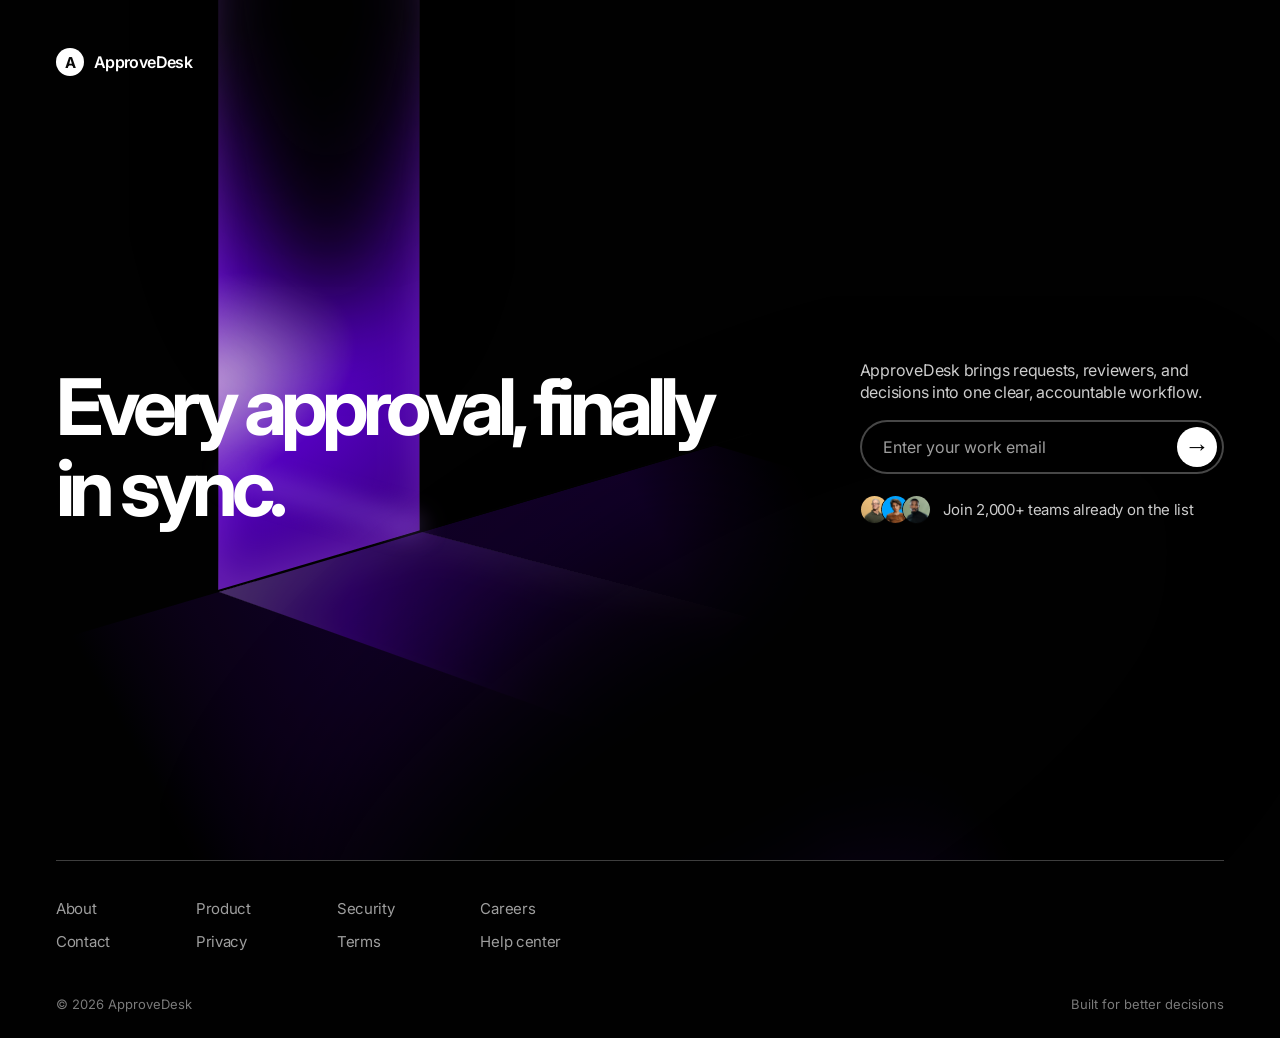
==== index.html @ dd6e4db3 "first" ====
<!DOCTYPE html>
<html lang="en">
<head>
    <meta charset="utf-8">
    <meta name="viewport" content="width=device-width, initial-scale=1">
    <title>ApproveDesk — Every approval, finally in sync</title>
    <meta name="description" content="ApproveDesk brings requests, reviewers, and decisions into one clear, accountable workflow.">
    <meta name="theme-color" content="#010101">
    <link rel="stylesheet" href="css/app.css">
</head>
<body>
    <main class="page-shell" id="waitlist">
        <section class="hero-section">
            <div class="hero-background" aria-hidden="true">
                <img src="images/background-design.svg" alt="">
            </div>
            <div class="hero-content">
                <header class="hero-top">
                    <div class="brand" aria-label="ApproveDesk">
                        <span class="brand-mark">A</span>
                        <span>ApproveDesk</span>
                    </div>
                    <nav data-approvedesk-auth></nav>
                </header>
                <div class="hero-copy">
                    <h1>Every approval, finally in sync.</h1>
                    <div class="action-column">
                        <p>ApproveDesk brings requests, reviewers, and decisions into one clear, accountable workflow.</p>
                        <form class="waitlist-form" id="waitlist-form">
                            <label class="sr-only" for="email">Work email</label>
                            <input id="email" name="email" type="email" placeholder="Enter your work email" required autocomplete="email">
                            <button type="submit" aria-label="Join waitlist"><span>→</span></button>
                        </form>
                        <div class="success" id="waitlist-success" role="status" hidden>You’re on the list — we’ll be in touch soon.</div>
                        <div class="social-proof">
                            <div class="avatars" aria-hidden="true">
                                <img src="images/avatar-1.webp" alt="">
                                <img src="images/avatar-2.webp" alt="">
                                <img src="images/avatar-3.webp" alt="">
                            </div>
                            <span>Join 2,000+ teams already on the list</span>
                        </div>
                    </div>
                </div>
            </div>
        </section>
        <footer class="footer">
            <div class="footer-links">
                <a href="#waitlist">About</a>
                <a href="#waitlist">Product</a>
                <a href="#waitlist">Security</a>
                <a href="#waitlist">Careers</a>
                <a href="#waitlist">Contact</a>
                <a href="#waitlist">Privacy</a>
                <a href="#waitlist">Terms</a>
                <a href="#waitlist">Help center</a>
            </div>
            <div class="footer-bottom">
                <span>© 2026 ApproveDesk</span>
                <span>Built for better decisions</span>
            </div>
        </footer>
    </main>
    <script src="js/waitlist.js"></script>
</body>
</html>
---- css/app.css ----
@import url("https://fonts.googleapis.com/css2?family=Inter:wght@400;500;600;700&display=swap");

:root {
    color: #fff;
    background: #010101;
    font-family: Inter, Arial, sans-serif;
}

* { box-sizing: border-box; }

html { background: #010101; }

body {
    margin: 0;
    min-width: 320px;
    min-height: 100vh;
    background: #010101;
    -webkit-font-smoothing: antialiased;
}

a { color: inherit; text-decoration: none; }

.page-shell {
    min-height: 100vh;
    overflow: hidden;
}

.hero-section {
    min-height: 76vh;
    height: 860px;
    position: relative;
    display: grid;
    place-items: center;
    overflow: hidden;
    isolation: isolate;
}

.hero-background {
    position: absolute;
    inset: 0;
    z-index: -1;
    overflow: hidden;
}

.hero-background img {
    width: 100%;
    height: 100%;
    object-fit: cover;
    object-position: top center;
    opacity: .92;
}

.hero-content {
    width: min(100% - 112px, 1520px);
    height: 100%;
    padding: 48px 0;
    display: flex;
    flex-direction: column;
}

.hero-top {
    display: flex;
    align-items: center;
    justify-content: space-between;
    gap: 16px;
}

.brand {
    display: flex;
    align-items: center;
    gap: 10px;
    font-size: 16px;
    font-weight: 600;
    letter-spacing: -.04em;
}

.brand-mark {
    width: 28px;
    height: 28px;
    border-radius: 50%;
    display: grid;
    place-items: center;
    color: #080808;
    background: #fff;
    font-size: 15px;
    font-weight: 700;
}

[data-approvedesk-auth] {
    display: flex;
    align-items: center;
    gap: 10px;
}

[data-approvedesk-auth]:empty {
    display: none;
}

[data-approvedesk-auth] a {
    display: inline-flex;
    align-items: center;
    justify-content: center;
    min-height: 40px;
    padding: 0 16px;
    border-radius: 999px;
    font-size: 14px;
    font-weight: 600;
    letter-spacing: -.02em;
    border: 1px solid rgba(255, 255, 255, .28);
    transition: background .2s ease, color .2s ease, border-color .2s ease;
}

[data-auth="login"],
[data-auth="dashboard"] {
    color: #050505;
    background: #fff;
    border-color: #fff;
}

[data-auth="login"]:hover,
[data-auth="dashboard"]:hover {
    background: #d9c1ff;
    border-color: #d9c1ff;
}

[data-auth="register"] {
    color: #fff;
}

[data-auth="register"]:hover {
    border-color: #fff;
}

[data-approvedesk-auth] a:focus-visible {
    outline: 2px solid #fff;
    outline-offset: 3px;
}

.hero-copy {
    margin: auto 0;
    display: grid;
    grid-template-columns: minmax(440px, 1.12fr) minmax(360px, .58fr);
    gap: 100px;
    align-items: end;
}

h1 {
    max-width: 900px;
    margin: 0;
    font-size: clamp(58px, 6.1vw, 108px);
    line-height: 1.04;
    letter-spacing: -.075em;
    font-weight: 700;
    text-wrap: pretty;
}

.action-column {
    max-width: 430px;
    margin-bottom: 4px;
}

.action-column > p {
    margin: 0 0 17px;
    max-width: 430px;
    color: rgba(255, 255, 255, .8);
    font-size: 16px;
    line-height: 1.35;
    letter-spacing: -.015em;
}

.waitlist-form {
    position: relative;
    display: flex;
    align-items: center;
    height: 54px;
}

.waitlist-form input {
    width: 100%;
    height: 54px;
    border: 2px solid rgba(255, 255, 255, .28);
    border-radius: 999px;
    padding: 0 58px 0 21px;
    color: #fff;
    background: rgba(0, 0, 0, .2);
    outline: none;
    font: inherit;
    font-size: 16px;
    transition: border-color .2s ease;
}

.waitlist-form input:focus {
    border-color: rgba(255, 255, 255, .86);
}

.waitlist-form input::placeholder {
    color: rgba(255, 255, 255, .62);
}

.waitlist-form button {
    position: absolute;
    right: 7px;
    width: 40px;
    height: 40px;
    border: 0;
    border-radius: 50%;
    padding: 0;
    display: grid;
    place-items: center;
    color: #050505;
    background: #fff;
    cursor: pointer;
    font-size: 25px;
    line-height: 1;
    transition: transform .2s ease, background .2s ease;
}

.waitlist-form button:hover {
    transform: translateX(2px);
    background: #d9c1ff;
}

.waitlist-form button:focus-visible {
    outline: 2px solid #fff;
    outline-offset: 3px;
}

.waitlist-form button span {
    transform: translateY(-1px);
}

.social-proof {
    margin-top: 21px;
    display: flex;
    align-items: center;
    gap: 12px;
    color: rgba(255, 255, 255, .8);
    font-size: 15px;
    letter-spacing: -.02em;
    white-space: nowrap;
}

.avatars {
    display: flex;
    padding-left: 8px;
}

.avatars img {
    width: 29px;
    height: 29px;
    border: 1.5px solid #050505;
    border-radius: 50%;
    object-fit: cover;
    margin-left: -8px;
}

.success {
    min-height: 54px;
    display: flex;
    align-items: center;
    padding: 0 21px;
    border: 2px solid rgba(188, 143, 255, .65);
    border-radius: 999px;
    color: #e7d7ff;
    background: rgba(86, 30, 164, .16);
    font-size: 15px;
}

.success[hidden] { display: none; }

.footer {
    width: min(100% - 112px, 1520px);
    min-height: 178px;
    margin: 0 auto;
    padding: 38px 0 26px;
    border-top: 1px solid rgba(255, 255, 255, .24);
    display: flex;
    flex-direction: column;
    justify-content: space-between;
}

.footer-links {
    display: grid;
    grid-template-columns: repeat(4, max-content);
    column-gap: 86px;
    row-gap: 14px;
}

.footer-links a {
    color: rgba(255, 255, 255, .62);
    font-size: 15px;
    letter-spacing: -.02em;
    transition: color .2s ease;
}

.footer-links a:hover { color: #fff; }

.footer-links a:focus-visible {
    outline: 2px solid #fff;
    outline-offset: 3px;
    color: #fff;
}

.footer-bottom {
    display: flex;
    justify-content: space-between;
    color: rgba(255, 255, 255, .48);
    font-size: 13px;
}

.sr-only {
    position: absolute;
    width: 1px;
    height: 1px;
    overflow: hidden;
    clip: rect(0, 0, 0, 0);
    white-space: nowrap;
}

@media (max-width: 760px) {
    .hero-section {
        min-height: 844px;
        height: 844px;
        place-items: stretch;
    }

    .hero-background img {
        width: 100%;
        height: 422px;
        object-position: top center;
        object-fit: cover;
    }

    .hero-content {
        width: 100%;
        padding: 28px 14px;
    }

    .brand { font-size: 15px; }

    .brand-mark {
        width: 25px;
        height: 25px;
        font-size: 13px;
    }

    [data-approvedesk-auth] a {
        min-height: 44px;
        padding: 0 14px;
        font-size: 13px;
    }

    .hero-copy {
        display: flex;
        flex-direction: column;
        align-items: flex-start;
        gap: 24px;
        margin: auto 0 83px;
    }

    h1 {
        max-width: 325px;
        font-size: 48px;
        line-height: 1.08;
    }

    .action-column {
        width: 100%;
        max-width: none;
    }

    .action-column > p {
        margin-bottom: 34px;
        font-size: 16px;
        line-height: 1.3;
        max-width: 352px;
    }

    .waitlist-form,
    .waitlist-form input { height: 54px; }

    .social-proof {
        font-size: 14px;
        gap: 12px;
        white-space: normal;
    }

    .footer {
        width: 100%;
        min-height: 332px;
        padding: 30px 14px 27px;
    }

    .footer-links {
        grid-template-columns: repeat(2, minmax(0, 1fr));
        column-gap: 0;
        row-gap: 16px;
    }

    .footer-links a { font-size: 17px; }

    .footer-bottom {
        padding-top: 21px;
        border-top: 1px solid rgba(255, 255, 255, .24);
        flex-direction: column;
        gap: 18px;
        font-size: 13px;
    }
}

@media (prefers-reduced-motion: reduce) {
    .waitlist-form input,
    .waitlist-form button,
    .footer-links a,
    [data-approvedesk-auth] a {
        transition: none;
    }

    .waitlist-form button:hover { transform: none; }
}
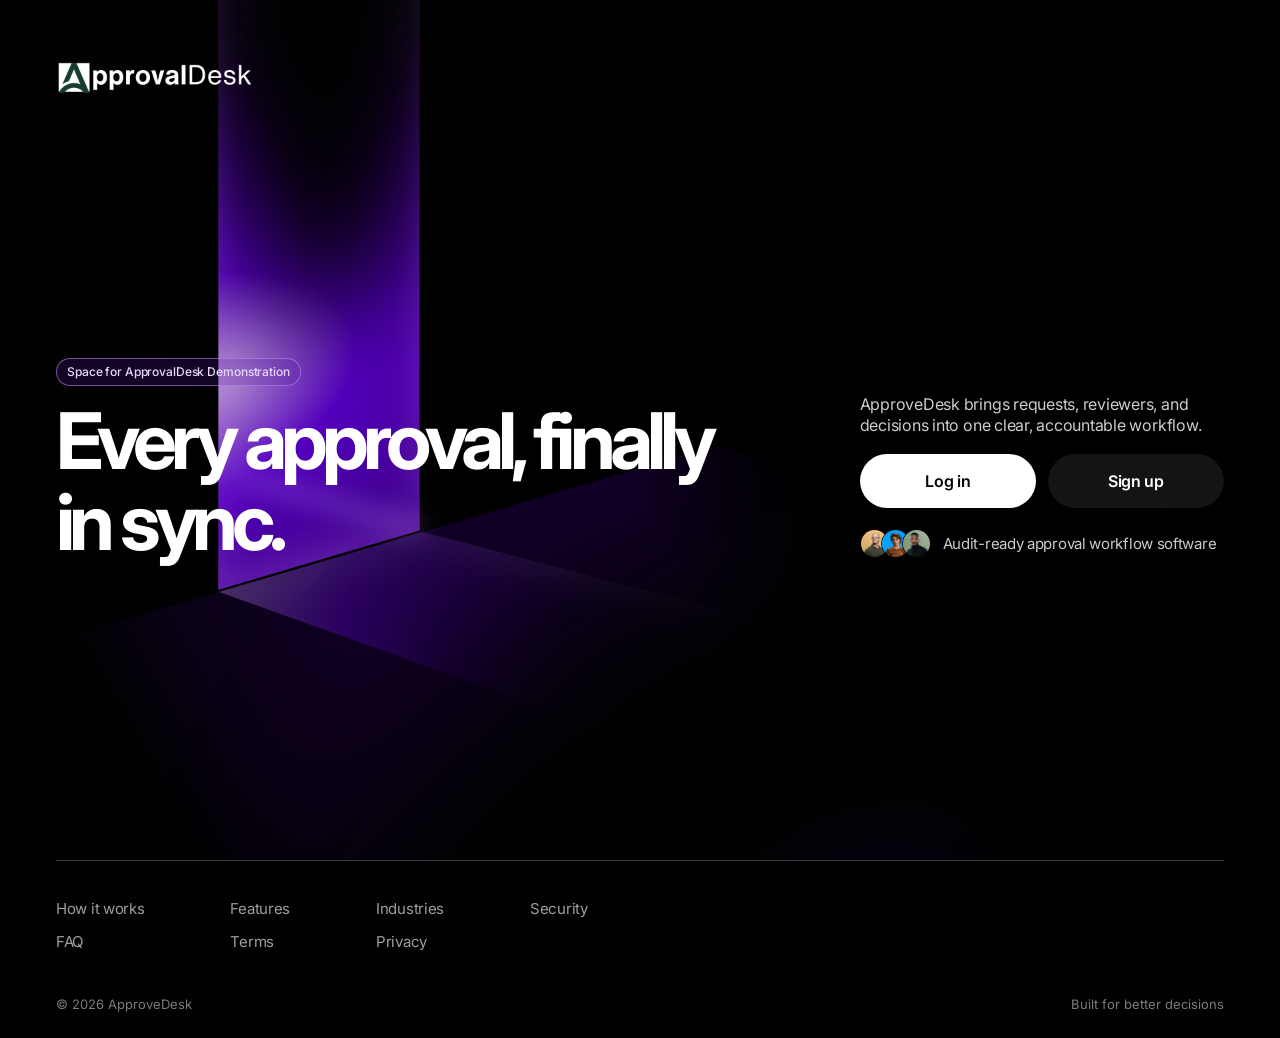
==== commit 3faa2198: "modified" ====
--- a/index.html
+++ b/index.html
@@ -16,29 +16,25 @@
             </div>
             <div class="hero-content">
                 <header class="hero-top">
-                    <div class="brand" aria-label="ApproveDesk">
-                        <span class="brand-mark">A</span>
-                        <span>ApproveDesk</span>
+                    <div class="brand">
+                        <img src="images/logo-white.png" alt="ApproveDesk" width="200" height="60">
                     </div>
-                    <nav data-approvedesk-auth></nav>
                 </header>
                 <div class="hero-copy">
-                    <h1>Every approval, finally in sync.</h1>
+                    <div class="hero-headline">
+                        <p class="hero-notice">Space for ApprovalDesk Demonstration</p>
+                        <h1>Every approval, finally in sync.</h1>
+                    </div>
                     <div class="action-column">
                         <p>ApproveDesk brings requests, reviewers, and decisions into one clear, accountable workflow.</p>
-                        <form class="waitlist-form" id="waitlist-form">
-                            <label class="sr-only" for="email">Work email</label>
-                            <input id="email" name="email" type="email" placeholder="Enter your work email" required autocomplete="email">
-                            <button type="submit" aria-label="Join waitlist"><span>→</span></button>
-                        </form>
-                        <div class="success" id="waitlist-success" role="status" hidden>You’re on the list — we’ll be in touch soon.</div>
+                        <nav data-approvedesk-auth></nav>
                         <div class="social-proof">
                             <div class="avatars" aria-hidden="true">
                                 <img src="images/avatar-1.webp" alt="">
                                 <img src="images/avatar-2.webp" alt="">
                                 <img src="images/avatar-3.webp" alt="">
                             </div>
-                            <span>Join 2,000+ teams already on the list</span>
+                            <span>Audit-ready approval workflow software</span>
                         </div>
                     </div>
                 </div>
@@ -46,14 +42,13 @@
         </section>
         <footer class="footer">
             <div class="footer-links">
-                <a href="#waitlist">About</a>
-                <a href="#waitlist">Product</a>
-                <a href="#waitlist">Security</a>
-                <a href="#waitlist">Careers</a>
-                <a href="#waitlist">Contact</a>
-                <a href="#waitlist">Privacy</a>
-                <a href="#waitlist">Terms</a>
-                <a href="#waitlist">Help center</a>
+                <a href="https://approvaldesk.ng/#how">How it works</a>
+                <a href="https://approvaldesk.ng/#features">Features</a>
+                <a href="https://approvaldesk.ng/#industries">Industries</a>
+                <a href="https://approvaldesk.ng/#security">Security</a>
+                <a href="https://approvaldesk.ng/#faq">FAQ</a>
+                <a href="https://approvaldesk.ng/terms/">Terms</a>
+                <a href="https://approvaldesk.ng/privacy/">Privacy</a>
             </div>
             <div class="footer-bottom">
                 <span>© 2026 ApproveDesk</span>
--- a/css/app.css
+++ b/css/app.css
@@ -68,28 +68,19 @@
 .brand {
     display: flex;
     align-items: center;
-    gap: 10px;
-    font-size: 16px;
-    font-weight: 600;
-    letter-spacing: -.04em;
-}
-
-.brand-mark {
-    width: 28px;
-    height: 28px;
-    border-radius: 50%;
-    display: grid;
-    place-items: center;
-    color: #080808;
-    background: #fff;
-    font-size: 15px;
-    font-weight: 700;
+}
+
+.brand img {
+    display: block;
+    height: 60px;
+    width: auto;
 }
 
 [data-approvedesk-auth] {
     display: flex;
-    align-items: center;
-    gap: 10px;
+    align-items: stretch;
+    gap: 12px;
+    width: 100%;
 }
 
 [data-approvedesk-auth]:empty {
@@ -97,17 +88,22 @@
 }
 
 [data-approvedesk-auth] a {
+    flex: 1 1 0;
     display: inline-flex;
     align-items: center;
     justify-content: center;
-    min-height: 40px;
-    padding: 0 16px;
+    min-height: 54px;
+    padding: 0 22px;
     border-radius: 999px;
-    font-size: 14px;
+    font-size: 16px;
     font-weight: 600;
     letter-spacing: -.02em;
-    border: 1px solid rgba(255, 255, 255, .28);
-    transition: background .2s ease, color .2s ease, border-color .2s ease;
+    border: 2px solid transparent;
+    transition: background .2s ease, color .2s ease, border-color .2s ease, box-shadow .2s ease, transform .2s ease;
+}
+
+[data-state="user"] a {
+    flex: 1 1 100%;
 }
 
 [data-auth="login"],
@@ -115,20 +111,30 @@
     color: #050505;
     background: #fff;
     border-color: #fff;
+    box-shadow: 0 10px 28px rgba(0, 0, 0, .32);
 }
 
 [data-auth="login"]:hover,
 [data-auth="dashboard"]:hover {
     background: #d9c1ff;
     border-color: #d9c1ff;
+    box-shadow: 0 12px 32px rgba(86, 30, 164, .28);
 }
 
 [data-auth="register"] {
     color: #fff;
+    background: rgba(255, 255, 255, .08);
+    border-color: rgba(255, 255, 255, .38);
+    backdrop-filter: blur(10px);
 }
 
 [data-auth="register"]:hover {
+    background: rgba(255, 255, 255, .16);
     border-color: #fff;
+}
+
+[data-approvedesk-auth] a:active {
+    transform: translateY(1px);
 }
 
 [data-approvedesk-auth] a:focus-visible {
@@ -142,6 +148,24 @@
     grid-template-columns: minmax(440px, 1.12fr) minmax(360px, .58fr);
     gap: 100px;
     align-items: end;
+}
+
+.hero-headline {
+    max-width: 900px;
+}
+
+.hero-notice {
+    display: inline-block;
+    margin: 0 0 14px;
+    padding: 5px 10px;
+    border: 1px solid rgba(188, 143, 255, .55);
+    border-radius: 999px;
+    background: rgba(86, 30, 164, .22);
+    color: #e7d7ff;
+    font-size: 12px;
+    font-weight: 500;
+    letter-spacing: -.01em;
+    line-height: 1.3;
 }
 
 h1 {
@@ -168,67 +192,6 @@
     letter-spacing: -.015em;
 }
 
-.waitlist-form {
-    position: relative;
-    display: flex;
-    align-items: center;
-    height: 54px;
-}
-
-.waitlist-form input {
-    width: 100%;
-    height: 54px;
-    border: 2px solid rgba(255, 255, 255, .28);
-    border-radius: 999px;
-    padding: 0 58px 0 21px;
-    color: #fff;
-    background: rgba(0, 0, 0, .2);
-    outline: none;
-    font: inherit;
-    font-size: 16px;
-    transition: border-color .2s ease;
-}
-
-.waitlist-form input:focus {
-    border-color: rgba(255, 255, 255, .86);
-}
-
-.waitlist-form input::placeholder {
-    color: rgba(255, 255, 255, .62);
-}
-
-.waitlist-form button {
-    position: absolute;
-    right: 7px;
-    width: 40px;
-    height: 40px;
-    border: 0;
-    border-radius: 50%;
-    padding: 0;
-    display: grid;
-    place-items: center;
-    color: #050505;
-    background: #fff;
-    cursor: pointer;
-    font-size: 25px;
-    line-height: 1;
-    transition: transform .2s ease, background .2s ease;
-}
-
-.waitlist-form button:hover {
-    transform: translateX(2px);
-    background: #d9c1ff;
-}
-
-.waitlist-form button:focus-visible {
-    outline: 2px solid #fff;
-    outline-offset: 3px;
-}
-
-.waitlist-form button span {
-    transform: translateY(-1px);
-}
-
 .social-proof {
     margin-top: 21px;
     display: flex;
@@ -254,20 +217,6 @@
     margin-left: -8px;
 }
 
-.success {
-    min-height: 54px;
-    display: flex;
-    align-items: center;
-    padding: 0 21px;
-    border: 2px solid rgba(188, 143, 255, .65);
-    border-radius: 999px;
-    color: #e7d7ff;
-    background: rgba(86, 30, 164, .16);
-    font-size: 15px;
-}
-
-.success[hidden] { display: none; }
-
 .footer {
     width: min(100% - 112px, 1520px);
     min-height: 178px;
@@ -308,15 +257,6 @@
     font-size: 13px;
 }
 
-.sr-only {
-    position: absolute;
-    width: 1px;
-    height: 1px;
-    overflow: hidden;
-    clip: rect(0, 0, 0, 0);
-    white-space: nowrap;
-}
-
 @media (max-width: 760px) {
     .hero-section {
         min-height: 844px;
@@ -336,18 +276,14 @@
         padding: 28px 14px;
     }
 
-    .brand { font-size: 15px; }
-
-    .brand-mark {
-        width: 25px;
-        height: 25px;
-        font-size: 13px;
+    [data-approvedesk-auth] {
+        flex-direction: column;
     }
 
     [data-approvedesk-auth] a {
-        min-height: 44px;
-        padding: 0 14px;
-        font-size: 13px;
+        min-height: 48px;
+        width: 100%;
+        font-size: 16px;
     }
 
     .hero-copy {
@@ -376,9 +312,6 @@
         max-width: 352px;
     }
 
-    .waitlist-form,
-    .waitlist-form input { height: 54px; }
-
     .social-proof {
         font-size: 14px;
         gap: 12px;
@@ -409,12 +342,10 @@
 }
 
 @media (prefers-reduced-motion: reduce) {
-    .waitlist-form input,
-    .waitlist-form button,
     .footer-links a,
     [data-approvedesk-auth] a {
         transition: none;
     }
 
-    .waitlist-form button:hover { transform: none; }
-}
+    [data-approvedesk-auth] a:active { transform: none; }
+}
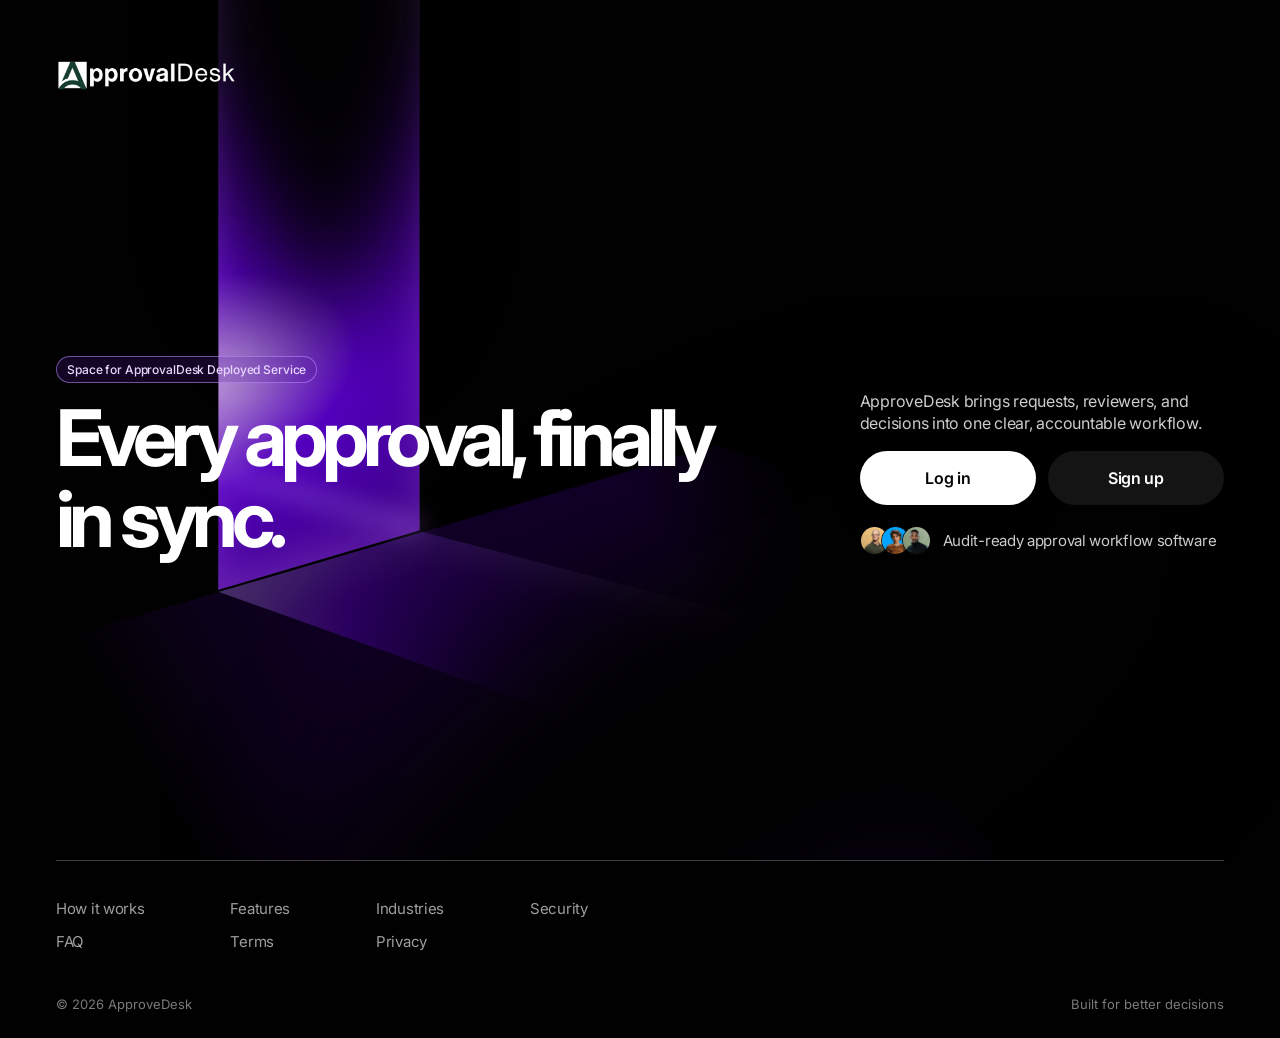
==== commit a83a7f4d: "Implement structural updates and optimizations across multiple modules" ====
--- a/index.html
+++ b/index.html
@@ -4,8 +4,39 @@
     <meta charset="utf-8">
     <meta name="viewport" content="width=device-width, initial-scale=1">
     <title>ApproveDesk — Every approval, finally in sync</title>
-    <meta name="description" content="ApproveDesk brings requests, reviewers, and decisions into one clear, accountable workflow.">
+    <meta name="description" content="Audit-ready approval workflow software. ApproveDesk brings requests, reviewers, and decisions into one clear, accountable workflow.">
+    <meta name="robots" content="index, follow">
+    <meta name="author" content="ApproveDesk">
     <meta name="theme-color" content="#010101">
+    <meta name="application-name" content="ApproveDesk">
+    <link rel="icon" href="favicon.ico" sizes="48x48">
+    <link rel="icon" type="image/png" sizes="32x32" href="images/favicon-32.png">
+    <link rel="icon" type="image/png" sizes="192x192" href="images/favicon-192.png">
+    <link rel="apple-touch-icon" href="images/apple-touch-icon.png">
+    <meta property="og:type" content="website">
+    <meta property="og:site_name" content="ApproveDesk">
+    <meta property="og:locale" content="en_NG">
+    <meta property="og:title" content="ApproveDesk — Every approval, finally in sync">
+    <meta property="og:description" content="Audit-ready approval workflow software. Requests, reviewers, and decisions in one accountable workflow.">
+    <meta property="og:image" content="images/og-image.png">
+    <meta property="og:image:type" content="image/png">
+    <meta property="og:image:width" content="1200">
+    <meta property="og:image:height" content="630">
+    <meta property="og:image:alt" content="ApproveDesk — audit-ready approval workflow software">
+    <meta name="twitter:card" content="summary_large_image">
+    <meta name="twitter:title" content="ApproveDesk — Every approval, finally in sync">
+    <meta name="twitter:description" content="Audit-ready approval workflow software. Requests, reviewers, and decisions in one accountable workflow.">
+    <meta name="twitter:image" content="images/og-image.png">
+    <script type="application/ld+json">
+    {
+        "@context": "https://schema.org",
+        "@type": "SoftwareApplication",
+        "name": "ApproveDesk",
+        "applicationCategory": "BusinessApplication",
+        "operatingSystem": "Web",
+        "description": "Audit-ready approval workflow software that brings requests, reviewers, and decisions into one clear, accountable workflow."
+    }
+    </script>
     <link rel="stylesheet" href="css/app.css">
 </head>
 <body>
@@ -17,12 +48,12 @@
             <div class="hero-content">
                 <header class="hero-top">
                     <div class="brand">
-                        <img src="images/logo-white.png" alt="ApproveDesk" width="200" height="60">
+                        <img src="images/logo-white.png" alt="ApproveDesk" width="183" height="55">
                     </div>
                 </header>
                 <div class="hero-copy">
                     <div class="hero-headline">
-                        <p class="hero-notice">Space for ApprovalDesk Demonstration</p>
+                        <p class="hero-notice">Space for ApprovalDesk Deployed Service</p>
                         <h1>Every approval, finally in sync.</h1>
                     </div>
                     <div class="action-column">
--- a/css/app.css
+++ b/css/app.css
@@ -72,7 +72,7 @@
 
 .brand img {
     display: block;
-    height: 60px;
+    height: 55px;
     width: auto;
 }
 
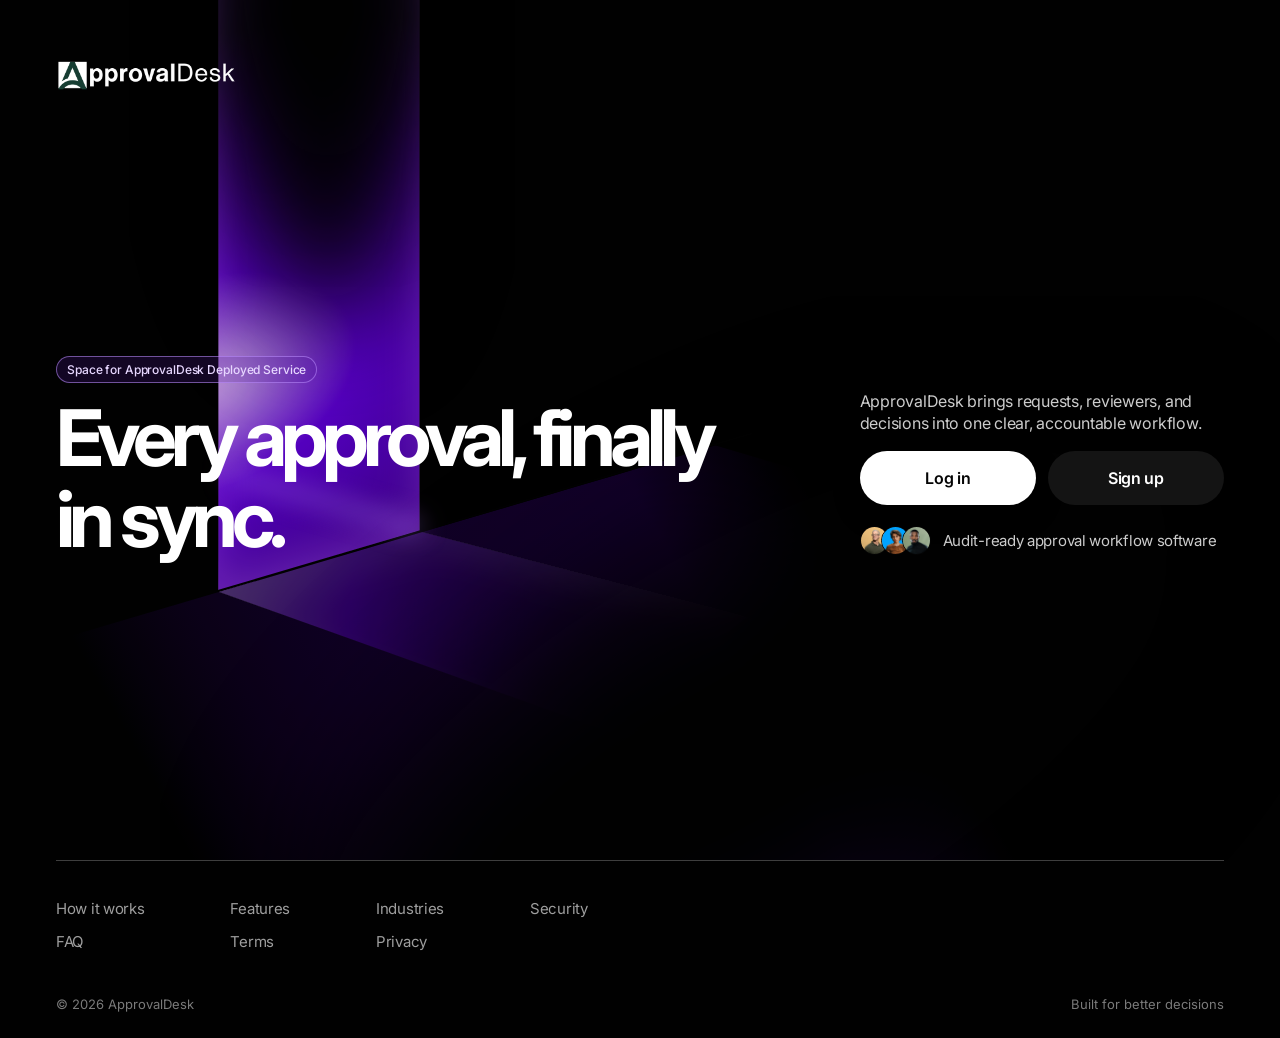
==== commit f9dd3b96: "Use ApprovalDesk as the brand name everywhere Matches the logo and the approvaldesk.ng domain. The d" ====
--- a/index.html
+++ b/index.html
@@ -3,38 +3,101 @@
 <head>
     <meta charset="utf-8">
     <meta name="viewport" content="width=device-width, initial-scale=1">
-    <title>ApproveDesk — Every approval, finally in sync</title>
-    <meta name="description" content="Audit-ready approval workflow software. ApproveDesk brings requests, reviewers, and decisions into one clear, accountable workflow.">
-    <meta name="robots" content="index, follow">
-    <meta name="author" content="ApproveDesk">
+    <title>ApprovalDesk | Audit-Ready Approval Workflow Software</title>
+    <meta name="description" content="ApprovalDesk is audit-ready approval workflow software. Bring requests, reviewers, and decisions into one clear, accountable workflow. Join the waitlist.">
+    <link rel="canonical" href="https://approvaldesk.ng/">
+    <meta name="robots" content="index, follow, max-image-preview:large, max-snippet:-1, max-video-preview:-1">
+    <meta name="author" content="ApprovalDesk">
     <meta name="theme-color" content="#010101">
-    <meta name="application-name" content="ApproveDesk">
+    <meta name="application-name" content="ApprovalDesk">
+    <link rel="preconnect" href="https://fonts.googleapis.com">
+    <link rel="preconnect" href="https://fonts.gstatic.com" crossorigin>
     <link rel="icon" href="favicon.ico" sizes="48x48">
     <link rel="icon" type="image/png" sizes="32x32" href="images/favicon-32.png">
     <link rel="icon" type="image/png" sizes="192x192" href="images/favicon-192.png">
     <link rel="apple-touch-icon" href="images/apple-touch-icon.png">
+    <link rel="manifest" href="site.webmanifest">
+    <link rel="sitemap" type="application/xml" href="sitemap.xml">
     <meta property="og:type" content="website">
-    <meta property="og:site_name" content="ApproveDesk">
+    <meta property="og:site_name" content="ApprovalDesk">
     <meta property="og:locale" content="en_NG">
-    <meta property="og:title" content="ApproveDesk — Every approval, finally in sync">
+    <meta property="og:url" content="https://approvaldesk.ng/">
+    <meta property="og:title" content="ApprovalDesk — Every approval, finally in sync">
     <meta property="og:description" content="Audit-ready approval workflow software. Requests, reviewers, and decisions in one accountable workflow.">
-    <meta property="og:image" content="images/og-image.png">
+    <meta property="og:image" content="https://approvaldesk.ng/images/og-image.png">
+    <meta property="og:image:secure_url" content="https://approvaldesk.ng/images/og-image.png">
     <meta property="og:image:type" content="image/png">
     <meta property="og:image:width" content="1200">
     <meta property="og:image:height" content="630">
-    <meta property="og:image:alt" content="ApproveDesk — audit-ready approval workflow software">
+    <meta property="og:image:alt" content="ApprovalDesk — audit-ready approval workflow software">
     <meta name="twitter:card" content="summary_large_image">
-    <meta name="twitter:title" content="ApproveDesk — Every approval, finally in sync">
+    <meta name="twitter:title" content="ApprovalDesk — Every approval, finally in sync">
     <meta name="twitter:description" content="Audit-ready approval workflow software. Requests, reviewers, and decisions in one accountable workflow.">
-    <meta name="twitter:image" content="images/og-image.png">
+    <meta name="twitter:image" content="https://approvaldesk.ng/images/og-image.png">
+    <meta name="twitter:image:alt" content="ApprovalDesk — audit-ready approval workflow software">
     <script type="application/ld+json">
     {
         "@context": "https://schema.org",
-        "@type": "SoftwareApplication",
-        "name": "ApproveDesk",
-        "applicationCategory": "BusinessApplication",
-        "operatingSystem": "Web",
-        "description": "Audit-ready approval workflow software that brings requests, reviewers, and decisions into one clear, accountable workflow."
+        "@graph": [
+            {
+                "@type": "Organization",
+                "@id": "https://approvaldesk.ng/#organization",
+                "name": "ApprovalDesk",
+                "alternateName": "Approval Desk",
+                "url": "https://approvaldesk.ng/",
+                "logo": {
+                    "@type": "ImageObject",
+                    "url": "https://approvaldesk.ng/images/favicon-512.png",
+                    "width": 512,
+                    "height": 512
+                },
+                "areaServed": "NG"
+            },
+            {
+                "@type": "WebSite",
+                "@id": "https://approvaldesk.ng/#website",
+                "url": "https://approvaldesk.ng/",
+                "name": "ApprovalDesk",
+                "alternateName": "Approval Desk",
+                "inLanguage": "en-NG",
+                "publisher": { "@id": "https://approvaldesk.ng/#organization" }
+            },
+            {
+                "@type": "WebPage",
+                "@id": "https://approvaldesk.ng/#webpage",
+                "url": "https://approvaldesk.ng/",
+                "name": "ApprovalDesk | Audit-Ready Approval Workflow Software",
+                "description": "ApprovalDesk is audit-ready approval workflow software. Bring requests, reviewers, and decisions into one clear, accountable workflow. Join the waitlist.",
+                "inLanguage": "en-NG",
+                "isPartOf": { "@id": "https://approvaldesk.ng/#website" },
+                "about": { "@id": "https://approvaldesk.ng/#software" },
+                "primaryImageOfPage": {
+                    "@type": "ImageObject",
+                    "url": "https://approvaldesk.ng/images/og-image.png",
+                    "width": 1200,
+                    "height": 630
+                }
+            },
+            {
+                "@type": "SoftwareApplication",
+                "@id": "https://approvaldesk.ng/#software",
+                "name": "ApprovalDesk",
+                "alternateName": "Approval Desk",
+                "url": "https://approvaldesk.ng/",
+                "applicationCategory": "BusinessApplication",
+                "applicationSubCategory": "Approval workflow software",
+                "operatingSystem": "Web",
+                "image": "https://approvaldesk.ng/images/og-image.png",
+                "description": "Audit-ready approval workflow software that brings requests, reviewers, and decisions into one clear, accountable workflow.",
+                "featureList": [
+                    "Centralised approval requests",
+                    "Reviewer assignment and routing",
+                    "Recorded, accountable decisions",
+                    "Audit-ready approval history"
+                ],
+                "publisher": { "@id": "https://approvaldesk.ng/#organization" }
+            }
+        ]
     }
     </script>
     <link rel="stylesheet" href="css/app.css">
@@ -48,7 +111,7 @@
             <div class="hero-content">
                 <header class="hero-top">
                     <div class="brand">
-                        <img src="images/logo-white.png" alt="ApproveDesk" width="183" height="55">
+                        <img src="images/logo-white.png" alt="ApprovalDesk" width="183" height="55" fetchpriority="high">
                     </div>
                 </header>
                 <div class="hero-copy">
@@ -57,7 +120,7 @@
                         <h1>Every approval, finally in sync.</h1>
                     </div>
                     <div class="action-column">
-                        <p>ApproveDesk brings requests, reviewers, and decisions into one clear, accountable workflow.</p>
+                        <p>ApprovalDesk brings requests, reviewers, and decisions into one clear, accountable workflow.</p>
                         <nav data-approvedesk-auth></nav>
                         <div class="social-proof">
                             <div class="avatars" aria-hidden="true">
@@ -72,7 +135,7 @@
             </div>
         </section>
         <footer class="footer">
-            <div class="footer-links">
+            <nav class="footer-links" aria-label="Footer">
                 <a href="https://approvaldesk.ng/#how">How it works</a>
                 <a href="https://approvaldesk.ng/#features">Features</a>
                 <a href="https://approvaldesk.ng/#industries">Industries</a>
@@ -80,9 +143,9 @@
                 <a href="https://approvaldesk.ng/#faq">FAQ</a>
                 <a href="https://approvaldesk.ng/terms/">Terms</a>
                 <a href="https://approvaldesk.ng/privacy/">Privacy</a>
-            </div>
+            </nav>
             <div class="footer-bottom">
-                <span>© 2026 ApproveDesk</span>
+                <span>© 2026 ApprovalDesk</span>
                 <span>Built for better decisions</span>
             </div>
         </footer>
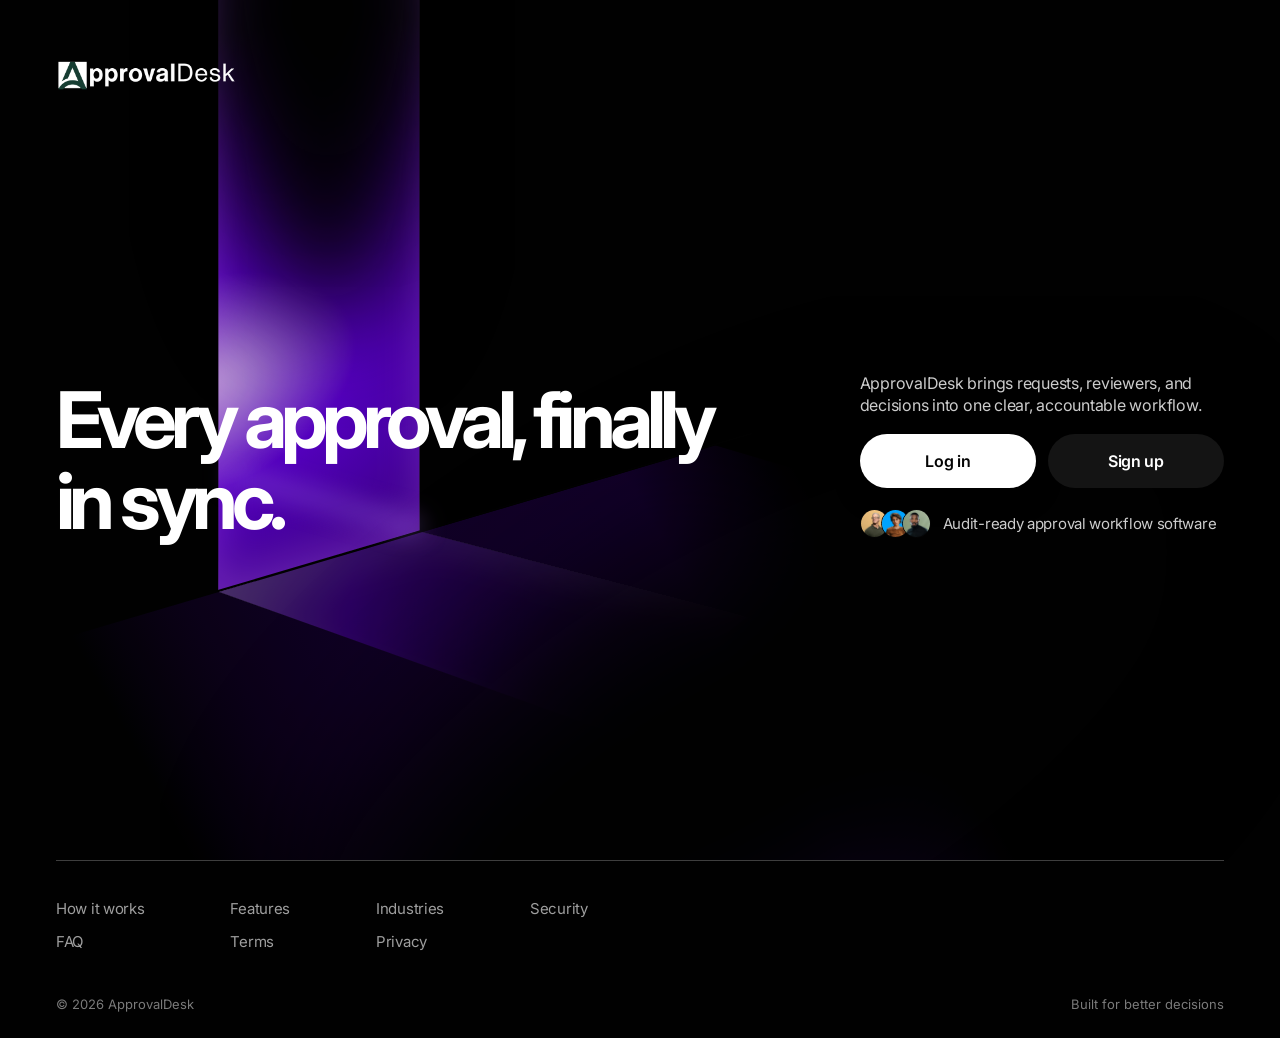
==== commit e4d21823: "Remove placeholder notice above the hero headline Co-Authored-By: Claude Opus 5.5 <noreply@anthropic" ====
--- a/index.html
+++ b/index.html
@@ -116,7 +116,6 @@
                 </header>
                 <div class="hero-copy">
                     <div class="hero-headline">
-                        <p class="hero-notice">Space for ApprovalDesk Deployed Service</p>
                         <h1>Every approval, finally in sync.</h1>
                     </div>
                     <div class="action-column">
--- a/css/app.css
+++ b/css/app.css
@@ -154,20 +154,6 @@
     max-width: 900px;
 }
 
-.hero-notice {
-    display: inline-block;
-    margin: 0 0 14px;
-    padding: 5px 10px;
-    border: 1px solid rgba(188, 143, 255, .55);
-    border-radius: 999px;
-    background: rgba(86, 30, 164, .22);
-    color: #e7d7ff;
-    font-size: 12px;
-    font-weight: 500;
-    letter-spacing: -.01em;
-    line-height: 1.3;
-}
-
 h1 {
     max-width: 900px;
     margin: 0;
